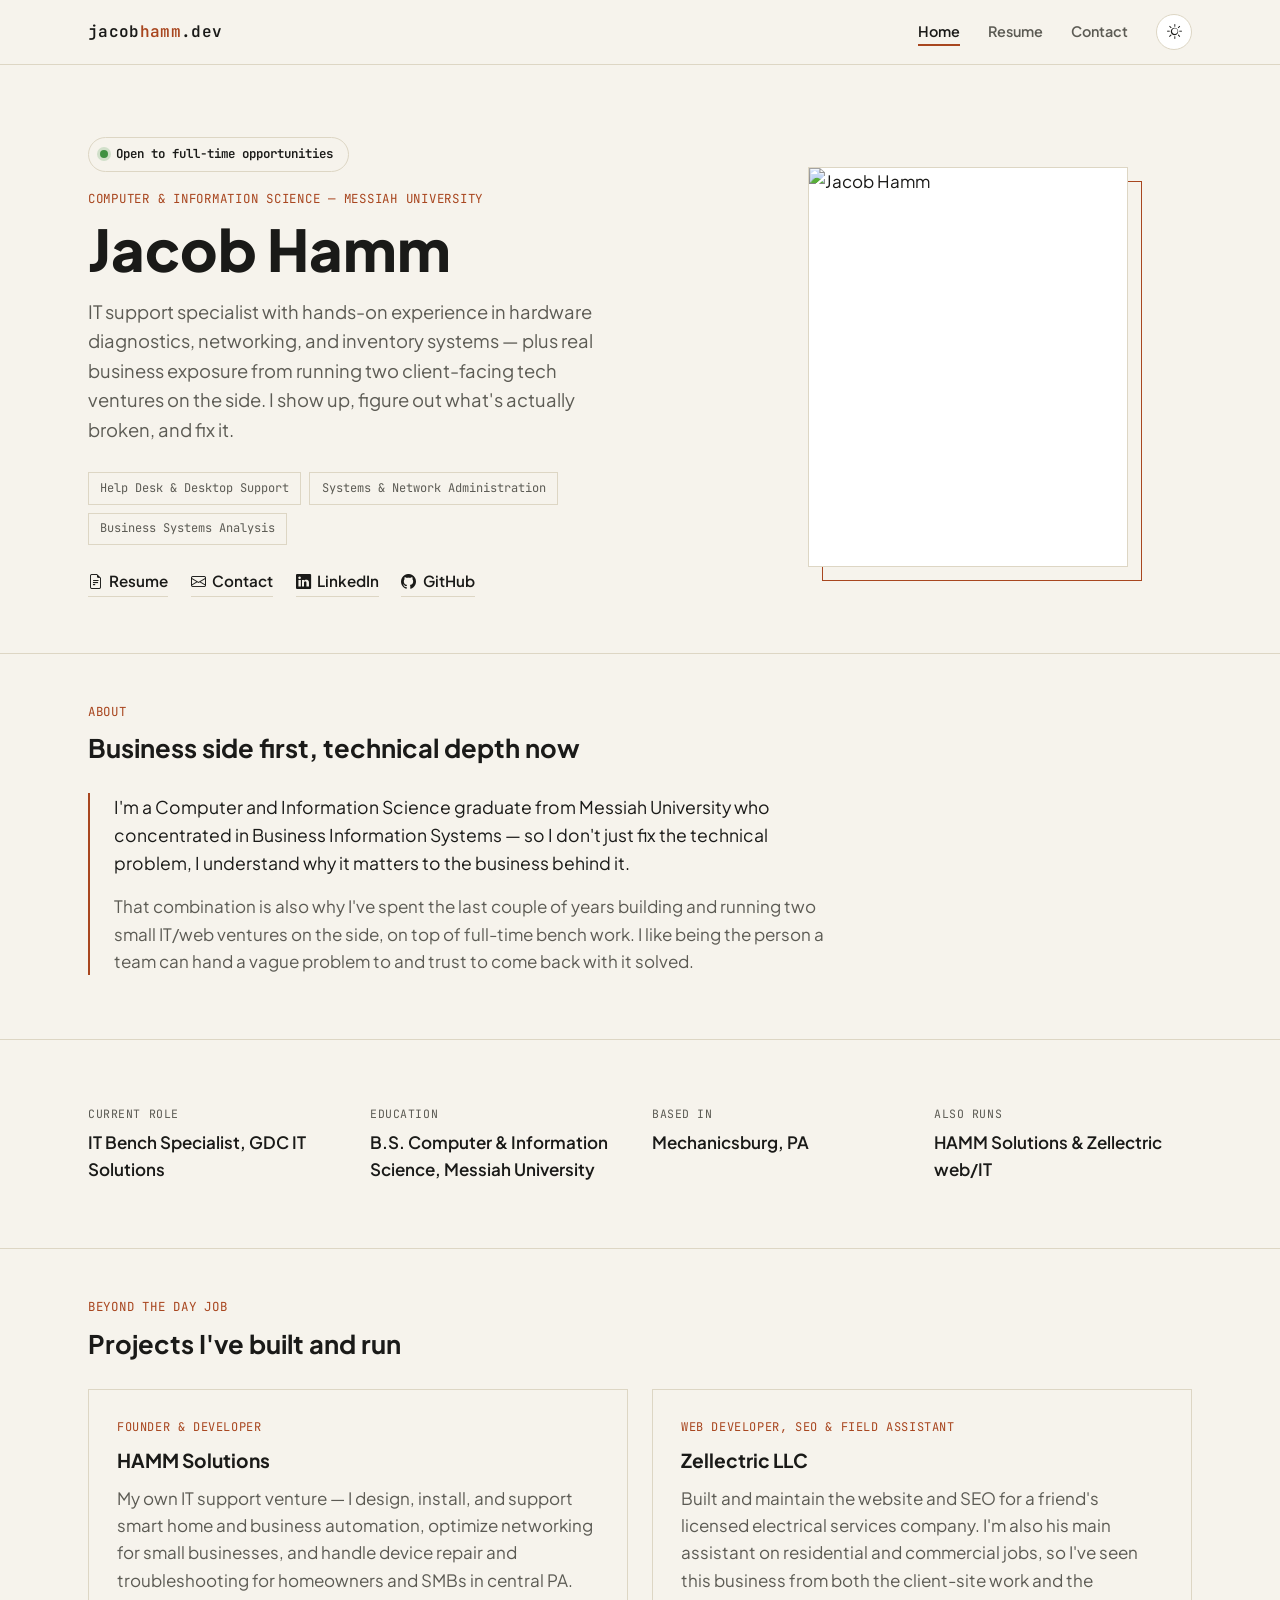
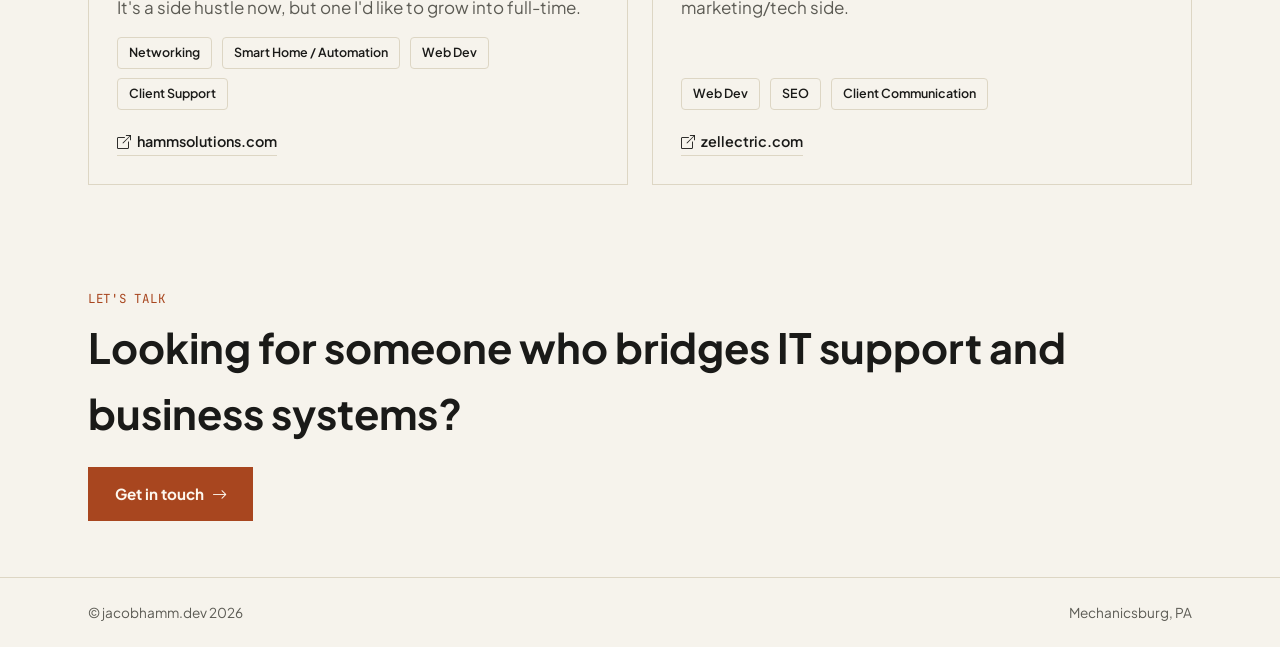
==== index.html @ a003f812 "redesign" ====
<!DOCTYPE html>
<html lang="en">
    <head>
        <script>
            (function () {
                var t = localStorage.getItem('theme');
                if (t === 'dark' || (!t && matchMedia('(prefers-color-scheme: dark)').matches)) {
                    document.documentElement.setAttribute('data-theme', 'dark');
                }
            })();
        </script>
        <meta charset="utf-8" />
        <meta name="viewport" content="width=device-width, initial-scale=1, shrink-to-fit=no" />
        <meta name="description" content="Jacob Hamm - IT support specialist and Computer &amp; Information Science graduate of Messiah University. Open to full-time roles in desktop support, systems administration, and business systems analysis." />
        <title>Jacob Hamm - Home</title>
        <link rel="icon" type="image/png" href="assets/PersonalFavicon.png" />
        <link rel="preconnect" href="https://fonts.googleapis.com" />
        <link rel="preconnect" href="https://fonts.gstatic.com" crossorigin />
        <link href="https://fonts.googleapis.com/css2?family=Plus+Jakarta+Sans:wght@400;500;600;700;800&family=JetBrains+Mono:wght@500;600&display=swap" rel="stylesheet" />
        <link href="https://cdn.jsdelivr.net/npm/bootstrap-icons@1.8.1/font/bootstrap-icons.css" rel="stylesheet" />
        <link href="css/site.css" rel="stylesheet" />
    </head>
    <body>
        <nav class="site-nav">
            <div class="wrap">
                <a class="brand" href="index.html">jacob<em>hamm</em>.dev</a>
                <ul class="nav-links">
                    <li><a href="index.html" aria-current="page">Home</a></li>
                    <li><a href="resume.html">Resume</a></li>
                    <li><a href="contact.html">Contact</a></li>
                    <li>
                        <button class="theme-toggle" id="themeToggle" type="button" aria-label="Toggle dark mode">
                            <i class="bi bi-sun"></i>
                            <i class="bi bi-moon-stars"></i>
                        </button>
                    </li>
                </ul>
            </div>
        </nav>

        <main>
            <header class="hero">
                <div class="wrap">
                    <div>
                        <div class="status-badge"><span class="dot"></span>Open to full-time opportunities</div>
                        <div class="eyebrow">Computer &amp; Information Science — Messiah University</div>
                        <h1>Jacob Hamm</h1>
                        <p class="lede">IT support specialist with hands-on experience in hardware diagnostics, networking, and inventory systems — plus real business exposure from running two client-facing tech ventures on the side. I show up, figure out what's actually broken, and fix it.</p>
                        <ul class="role-tags">
                            <li>Help Desk &amp; Desktop Support</li>
                            <li>Systems &amp; Network Administration</li>
                            <li>Business Systems Analysis</li>
                        </ul>
                        <div class="link-row" style="margin-top: 1.5rem;">
                            <a href="resume.html"><i class="bi bi-file-earmark-text"></i>Resume</a>
                            <a href="contact.html"><i class="bi bi-envelope"></i>Contact</a>
                            <a href="https://www.linkedin.com/in/jacob-hamm" target="_blank" rel="noopener noreferrer"><i class="bi bi-linkedin"></i>LinkedIn</a>
                            <a href="https://github.com/jhamm1124" target="_blank" rel="noopener noreferrer"><i class="bi bi-github"></i>GitHub</a>
                        </div>
                    </div>
                    <div class="hero-portrait">
                        <img src="assets/ProPicture.png" alt="Jacob Hamm" />
                    </div>
                </div>
            </header>

            <section class="section">
                <div class="wrap">
                    <div class="eyebrow">About</div>
                    <h2>Business side first, technical depth now</h2>
                    <div class="about-block">
                        <p>I'm a Computer and Information Science graduate from Messiah University who concentrated in Business Information Systems — so I don't just fix the technical problem, I understand why it matters to the business behind it.</p>
                        <p>That combination is also why I've spent the last couple of years building and running two small IT/web ventures on the side, on top of full-time bench work. I like being the person a team can hand a vague problem to and trust to come back with it solved.</p>
                    </div>
                </div>
            </section>

            <section class="section">
                <div class="wrap">
                    <dl class="facts">
                        <div>
                            <dt>Current role</dt>
                            <dd>IT Bench Specialist, GDC IT Solutions</dd>
                        </div>
                        <div>
                            <dt>Education</dt>
                            <dd>B.S. Computer &amp; Information Science, Messiah University</dd>
                        </div>
                        <div>
                            <dt>Based in</dt>
                            <dd>Mechanicsburg, PA</dd>
                        </div>
                        <div>
                            <dt>Also runs</dt>
                            <dd>HAMM Solutions &amp; Zellectric web/IT</dd>
                        </div>
                    </dl>
                </div>
            </section>

            <section class="section">
                <div class="wrap">
                    <div class="eyebrow">Beyond the day job</div>
                    <h2>Projects I've built and run</h2>
                    <div class="project-grid">
                        <article class="project-card">
                            <div class="project-role">Founder &amp; Developer</div>
                            <h3>HAMM Solutions</h3>
                            <p>My own IT support venture — I design, install, and support smart home and business automation, optimize networking for small businesses, and handle device repair and troubleshooting for homeowners and SMBs in central PA. It's a side hustle now, but one I'd like to grow into full-time.</p>
                            <ul class="tag-list">
                                <li>Networking</li>
                                <li>Smart Home / Automation</li>
                                <li>Web Dev</li>
                                <li>Client Support</li>
                            </ul>
                            <div class="link-row">
                                <a href="https://hammsolutions.com/" target="_blank" rel="noopener noreferrer"><i class="bi bi-box-arrow-up-right"></i>hammsolutions.com</a>
                            </div>
                        </article>
                        <article class="project-card">
                            <div class="project-role">Web Developer, SEO &amp; Field Assistant</div>
                            <h3>Zellectric LLC</h3>
                            <p>Built and maintain the website and SEO for a friend's licensed electrical services company. I'm also his main assistant on residential and commercial jobs, so I've seen this business from both the client-site work and the marketing/tech side.</p>
                            <ul class="tag-list">
                                <li>Web Dev</li>
                                <li>SEO</li>
                                <li>Client Communication</li>
                            </ul>
                            <div class="link-row">
                                <a href="https://zellectric.com/" target="_blank" rel="noopener noreferrer"><i class="bi bi-box-arrow-up-right"></i>zellectric.com</a>
                            </div>
                        </article>
                    </div>
                </div>
            </section>

            <section class="cta">
                <div class="wrap">
                    <div class="eyebrow">Let's talk</div>
                    <h2>Looking for someone who bridges IT support and business systems?</h2>
                    <a class="btn btn-solid" href="contact.html">Get in touch <i class="bi bi-arrow-right"></i></a>
                </div>
            </section>
        </main>

        <footer class="site-footer">
            <div class="wrap">
                <span>&copy; jacobhamm.dev <span id="currentYear"></span></span>
                <span>Mechanicsburg, PA</span>
            </div>
        </footer>

        <script>
            document.getElementById('currentYear').textContent = new Date().getFullYear();

            document.getElementById('themeToggle').addEventListener('click', function () {
                var isDark = document.documentElement.getAttribute('data-theme') === 'dark';
                if (isDark) {
                    document.documentElement.removeAttribute('data-theme');
                    localStorage.setItem('theme', 'light');
                } else {
                    document.documentElement.setAttribute('data-theme', 'dark');
                    localStorage.setItem('theme', 'dark');
                }
            });
        </script>
    </body>
</html>
---- css/site.css ----
/* Jacob Hamm — personal site
   Hand-rolled styles. No component framework. */

@charset "UTF-8";

:root {
  --bg: #f6f3ec;
  --bg-raised: #ffffff;
  --ink: #1a1a18;
  --ink-soft: #5c5b54;
  --line: #ddd6c4;
  --accent: #a8461f;
  --accent-ink: #fdf8ef;
  --focus: #1a1a18;

  --font-body: "Plus Jakarta Sans", system-ui, sans-serif;
  --font-mono: "JetBrains Mono", ui-monospace, SFMono-Regular, Menlo, monospace;

  --measure: 46rem;
  --wide: 74rem;
}

html[data-theme="dark"] {
  --bg: #15161a;
  --bg-raised: #1d1f25;
  --ink: #eeece4;
  --ink-soft: #9b9c9a;
  --line: #33353c;
  --accent: #e3874f;
  --accent-ink: #15161a;
  --focus: #eeece4;
}

* {
  box-sizing: border-box;
}

html {
  color-scheme: light;
}
html[data-theme="dark"] {
  color-scheme: dark;
}

body {
  margin: 0;
  background: var(--bg);
  color: var(--ink);
  font-family: var(--font-body);
  font-size: 17px;
  line-height: 1.6;
  -webkit-font-smoothing: antialiased;
  min-height: 100vh;
  display: flex;
  flex-direction: column;
  transition: background 0.2s ease, color 0.2s ease;
}

a {
  color: inherit;
}

img {
  max-width: 100%;
  display: block;
}

.wrap {
  width: 100%;
  max-width: var(--wide);
  margin-inline: auto;
  padding-inline: 1.5rem;
}

@media (min-width: 40rem) {
  .wrap {
    padding-inline: 2.5rem;
  }
}

/* ---------- eyebrow / mono labels ---------- */
.eyebrow {
  font-family: var(--font-mono);
  font-size: 0.78rem;
  letter-spacing: 0.06em;
  text-transform: uppercase;
  color: var(--accent);
}

/* ---------- nav ---------- */
.site-nav {
  position: sticky;
  top: 0;
  z-index: 20;
  background: var(--bg);
  border-bottom: 1px solid var(--line);
}

.site-nav .wrap {
  display: flex;
  align-items: center;
  justify-content: space-between;
  height: 4rem;
}

.brand {
  font-family: var(--font-mono);
  font-weight: 600;
  font-size: 1rem;
  text-decoration: none;
  letter-spacing: 0.02em;
}

.brand em {
  font-style: normal;
  color: var(--accent);
}

.nav-links {
  list-style: none;
  display: flex;
  align-items: center;
  gap: 1.75rem;
  margin: 0;
  padding: 0;
  font-size: 0.9rem;
  font-weight: 600;
}

.nav-links a {
  text-decoration: none;
  color: var(--ink-soft);
  padding-bottom: 0.2rem;
  border-bottom: 2px solid transparent;
}

.nav-links a:hover,
.nav-links a[aria-current="page"] {
  color: var(--ink);
  border-bottom-color: var(--accent);
}

.theme-toggle {
  width: 2.25rem;
  height: 2.25rem;
  border-radius: 50%;
  border: 1px solid var(--line);
  background: var(--bg-raised);
  color: var(--ink);
  display: flex;
  align-items: center;
  justify-content: center;
  cursor: pointer;
  font-size: 0.95rem;
  padding: 0;
}

.theme-toggle:hover {
  border-color: var(--accent);
  color: var(--accent);
}

.theme-toggle .bi-moon-stars { display: none; }
html[data-theme="dark"] .theme-toggle .bi-sun { display: none; }
html[data-theme="dark"] .theme-toggle .bi-moon-stars { display: inline; }

/* ---------- availability badge ---------- */
.status-badge {
  display: inline-flex;
  align-items: center;
  gap: 0.5rem;
  border: 1px solid var(--line);
  border-radius: 999px;
  padding: 0.4rem 0.9rem 0.4rem 0.7rem;
  font-family: var(--font-mono);
  font-size: 0.78rem;
  font-weight: 600;
  margin-bottom: 1.1rem;
}

.status-badge .dot {
  width: 0.5rem;
  height: 0.5rem;
  border-radius: 50%;
  background: #3f9142;
  box-shadow: 0 0 0 3px rgba(63, 145, 66, 0.2);
}

html[data-theme="dark"] .status-badge .dot {
  background: #5fd464;
  box-shadow: 0 0 0 3px rgba(95, 212, 100, 0.2);
}

.role-tags {
  display: flex;
  flex-wrap: wrap;
  gap: 0.5rem;
  list-style: none;
  margin: 1.5rem 0 0;
  padding: 0;
}

.role-tags li {
  font-family: var(--font-mono);
  font-size: 0.75rem;
  border: 1px solid var(--line);
  padding: 0.35rem 0.7rem;
  color: var(--ink-soft);
}

/* ---------- hero ---------- */
.hero {
  padding-block: 4.5rem 3.5rem;
}

.hero .wrap {
  display: grid;
  grid-template-columns: 1fr;
  gap: 3rem;
  align-items: center;
}

@media (min-width: 56rem) {
  .hero .wrap {
    grid-template-columns: 1.15fr 0.85fr;
  }
}

.hero h1 {
  font-size: clamp(2.4rem, 5vw, 3.6rem);
  line-height: 1.05;
  font-weight: 800;
  margin: 0.6rem 0 1.1rem;
}

.hero .lede {
  color: var(--ink-soft);
  font-size: 1.15rem;
  max-width: 34rem;
  margin: 0 0 1.75rem;
}

.link-row {
  display: flex;
  flex-wrap: wrap;
  gap: 0.4rem 1.4rem;
  font-weight: 600;
  font-size: 0.95rem;
}

.link-row a {
  text-decoration: none;
  display: inline-flex;
  align-items: center;
  gap: 0.4rem;
  padding-bottom: 0.15rem;
  border-bottom: 1px solid var(--line);
}

.link-row a:hover {
  color: var(--accent);
  border-bottom-color: var(--accent);
}

.hero-portrait {
  position: relative;
  justify-self: center;
  width: 100%;
  max-width: 20rem;
}

.hero-portrait::before {
  content: "";
  position: absolute;
  inset: 0.9rem -0.9rem -0.9rem 0.9rem;
  border: 1px solid var(--accent);
  z-index: 0;
}

.hero-portrait img {
  position: relative;
  z-index: 1;
  width: 100%;
  aspect-ratio: 4 / 5;
  object-fit: cover;
  border: 1px solid var(--line);
  background: var(--bg-raised);
}

/* ---------- section shell ---------- */
.section {
  padding-block: 3rem;
  border-top: 1px solid var(--line);
}

.section h2 {
  font-size: 1.6rem;
  margin: 0.4rem 0 1.5rem;
}

/* ---------- about ---------- */
.about-block {
  max-width: var(--measure);
  border-left: 2px solid var(--accent);
  padding-left: 1.5rem;
}

.about-block p {
  color: var(--ink-soft);
  margin: 0 0 1rem;
}

.about-block p:first-of-type {
  color: var(--ink);
  font-size: 1.1rem;
}

/* ---------- facts strip ---------- */
.facts {
  display: grid;
  grid-template-columns: repeat(2, 1fr);
  gap: 1.75rem 1.5rem;
}

@media (min-width: 40rem) {
  .facts {
    grid-template-columns: repeat(4, 1fr);
  }
}

.facts dt {
  font-family: var(--font-mono);
  font-size: 0.72rem;
  text-transform: uppercase;
  letter-spacing: 0.05em;
  color: var(--ink-soft);
  margin-bottom: 0.35rem;
}

.facts dd {
  margin: 0;
  font-weight: 600;
}

/* ---------- footer CTA ---------- */
.cta {
  text-align: left;
  padding-block: 3.5rem;
}

.cta h2 {
  font-size: clamp(1.8rem, 4vw, 2.6rem);
  margin: 0.3rem 0 1.25rem;
}

.btn {
  display: inline-flex;
  align-items: center;
  gap: 0.5rem;
  border: 1px solid var(--ink);
  color: var(--ink);
  text-decoration: none;
  font-weight: 700;
  padding: 0.85rem 1.6rem;
  font-size: 0.95rem;
}

.btn:hover {
  background: var(--ink);
  color: var(--bg);
}

.btn-solid {
  background: var(--accent);
  border-color: var(--accent);
  color: var(--accent-ink);
}

.btn-solid:hover {
  background: transparent;
  color: var(--accent);
}

/* ---------- site footer ---------- */
.site-footer {
  margin-top: auto;
  border-top: 1px solid var(--line);
  padding-block: 1.5rem;
  font-size: 0.85rem;
  color: var(--ink-soft);
}

.site-footer .wrap {
  display: flex;
  justify-content: space-between;
  flex-wrap: wrap;
  gap: 0.5rem;
}

/* ---------- page header (resume / contact) ---------- */
.page-head {
  padding-block: 3.5rem 2rem;
  display: flex;
  flex-wrap: wrap;
  align-items: flex-end;
  justify-content: space-between;
  gap: 1.5rem;
}

.page-head h1 {
  font-size: clamp(2rem, 4vw, 2.8rem);
  margin: 0.4rem 0 0;
}

/* ---------- timeline ---------- */
.timeline {
  position: relative;
  max-width: var(--wide);
}

.timeline-item {
  position: relative;
  display: grid;
  grid-template-columns: 1fr;
  gap: 0.75rem;
  padding-block: 1.75rem;
  border-top: 1px solid var(--line);
}

.timeline-item:first-child {
  border-top: none;
}

@media (min-width: 46rem) {
  .timeline-item {
    grid-template-columns: 12rem 1fr;
    gap: 2rem;
  }
}

.timeline-when {
  font-family: var(--font-mono);
  font-size: 0.85rem;
  color: var(--accent);
  white-space: nowrap;
}

.timeline-role {
  font-size: 1.15rem;
  font-weight: 700;
  margin: 0 0 0.2rem;
}

.timeline-org {
  color: var(--ink-soft);
  font-size: 0.95rem;
  margin: 0 0 0.9rem;
}

.timeline-body p {
  color: var(--ink-soft);
  margin: 0 0 0.85rem;
  max-width: var(--measure);
}

.timeline-body p:last-child {
  margin-bottom: 0;
}

/* ---------- skills ---------- */
.tag-list {
  display: flex;
  flex-wrap: wrap;
  gap: 0.6rem;
  list-style: none;
  margin: 0;
  padding: 0;
}

.tag-list li {
  border: 1px solid var(--line);
  padding: 0.5rem 1rem;
  font-size: 0.9rem;
  font-weight: 600;
  border-radius: 999px;
}

/* ---------- projects ---------- */
.project-grid {
  display: grid;
  grid-template-columns: 1fr;
  gap: 1.5rem;
}

@media (min-width: 46rem) {
  .project-grid {
    grid-template-columns: repeat(2, 1fr);
  }
}

.project-card {
  border: 1px solid var(--line);
  padding: 1.75rem;
  display: flex;
  flex-direction: column;
}

.project-card .project-role {
  font-family: var(--font-mono);
  font-size: 0.75rem;
  text-transform: uppercase;
  letter-spacing: 0.05em;
  color: var(--accent);
  margin-bottom: 0.5rem;
}

.project-card h3 {
  margin: 0 0 0.6rem;
  font-size: 1.2rem;
}

.project-card p {
  color: var(--ink-soft);
  margin: 0 0 1rem;
  flex-grow: 1;
}

.project-card .tag-list {
  margin-bottom: 1.25rem;
}

.project-card .tag-list li {
  border-radius: 4px;
  padding: 0.3rem 0.7rem;
  font-size: 0.78rem;
}

.project-card .link-row {
  font-size: 0.9rem;
}

/* ---------- gallery strip ---------- */
.gallery {
  display: grid;
  grid-template-columns: repeat(2, 1fr);
  gap: 1rem;
}

@media (min-width: 40rem) {
  .gallery {
    grid-template-columns: repeat(4, 1fr);
  }
}

.gallery figure {
  margin: 0;
}

.gallery img {
  width: 100%;
  aspect-ratio: 4 / 5;
  object-fit: cover;
  border: 1px solid var(--line);
}

.gallery figcaption {
  font-family: var(--font-mono);
  font-size: 0.72rem;
  color: var(--ink-soft);
  margin-top: 0.5rem;
  text-transform: uppercase;
  letter-spacing: 0.04em;
}

/* ---------- contact page ---------- */
.contact-grid {
  display: grid;
  grid-template-columns: 1fr;
  gap: 3rem;
}

@media (min-width: 52rem) {
  .contact-grid {
    grid-template-columns: 0.9fr 1.1fr;
  }
}

.contact-channels {
  list-style: none;
  margin: 1.75rem 0 0;
  padding: 0;
  display: flex;
  flex-direction: column;
  gap: 1.1rem;
}

.contact-channels a {
  display: inline-flex;
  align-items: center;
  gap: 0.75rem;
  text-decoration: none;
  font-weight: 700;
  font-size: 1.05rem;
  border-bottom: 1px solid transparent;
  padding-bottom: 0.15rem;
  width: fit-content;
}

.contact-channels a:hover {
  color: var(--accent);
  border-bottom-color: var(--accent);
}

.contact-channels i {
  color: var(--accent);
  font-size: 1.1rem;
}

.field {
  margin-bottom: 1.5rem;
}

.field label {
  display: block;
  font-family: var(--font-mono);
  font-size: 0.75rem;
  text-transform: uppercase;
  letter-spacing: 0.05em;
  color: var(--ink-soft);
  margin-bottom: 0.4rem;
}

.field input,
.field textarea {
  width: 100%;
  border: none;
  border-bottom: 1px solid var(--line);
  background: transparent;
  color: var(--ink);
  font-family: var(--font-body);
  font-size: 1rem;
  padding: 0.5rem 0.1rem;
  resize: vertical;
}

.field textarea {
  min-height: 8rem;
}

.field input:focus,
.field textarea:focus {
  outline: none;
  border-bottom-color: var(--accent);
}

.field input::placeholder,
.field textarea::placeholder {
  color: var(--ink-soft);
  opacity: 0.6;
}

.hp-field {
  position: absolute;
  left: -9999px;
}

/* ---------- success modal ---------- */
.modal-overlay {
  position: fixed;
  inset: 0;
  background: rgba(0, 0, 0, 0.45);
  display: flex;
  align-items: center;
  justify-content: center;
  z-index: 999;
  padding: 1.5rem;
}

.modal-panel {
  background: var(--bg-raised);
  border: 1px solid var(--line);
  color: var(--ink);
  max-width: 24rem;
  width: 100%;
  padding: 2.25rem;
  text-align: center;
}

.modal-panel .bi-check-circle-fill {
  font-size: 2.4rem;
  color: var(--accent);
  margin-bottom: 0.75rem;
  display: inline-block;
}

.modal-panel h2 {
  margin: 0 0 0.5rem;
  font-size: 1.3rem;
}

.modal-panel p {
  color: var(--ink-soft);
  margin: 0 0 0.5rem;
}

.modal-panel .countdown {
  font-family: var(--font-mono);
  font-size: 0.8rem;
  margin-bottom: 1.25rem;
}

/* ---------- utility ---------- */
.sr-only {
  position: absolute;
  width: 1px;
  height: 1px;
  overflow: hidden;
  clip: rect(0 0 0 0);
  white-space: nowrap;
}
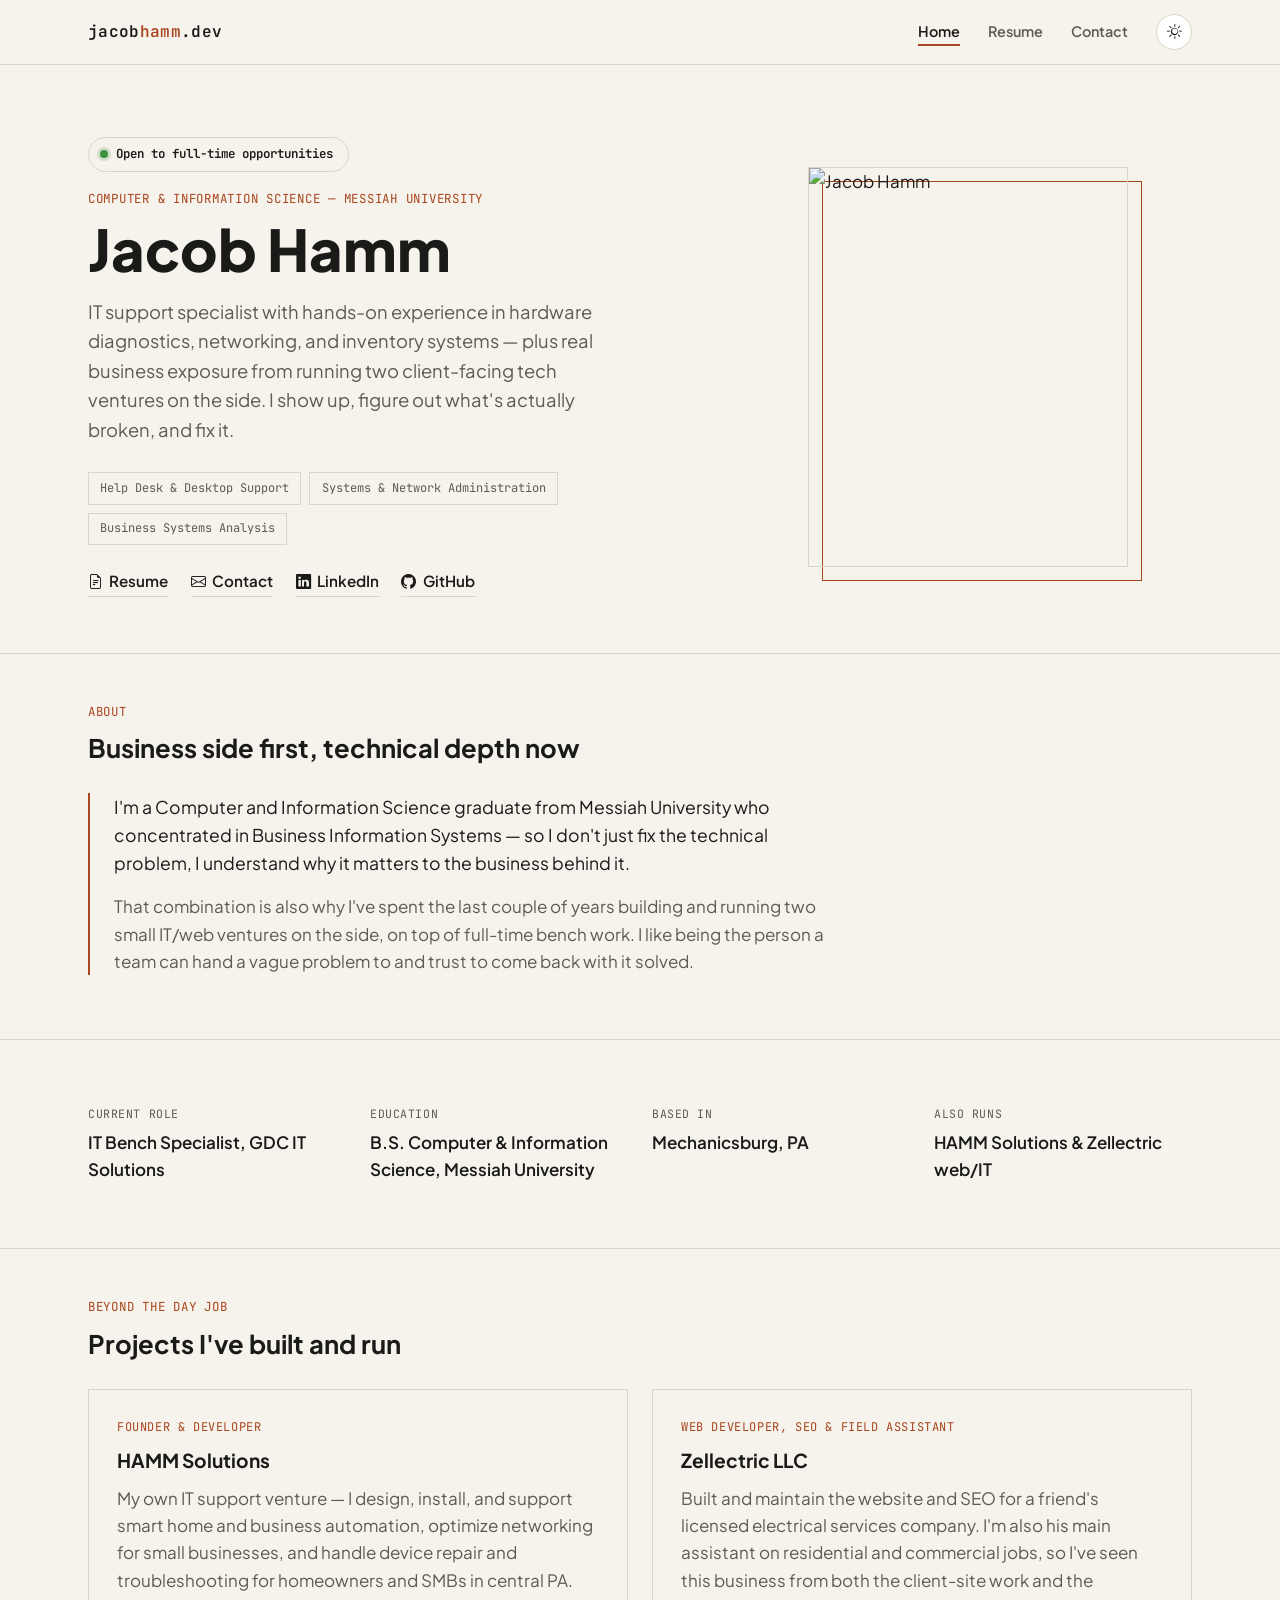
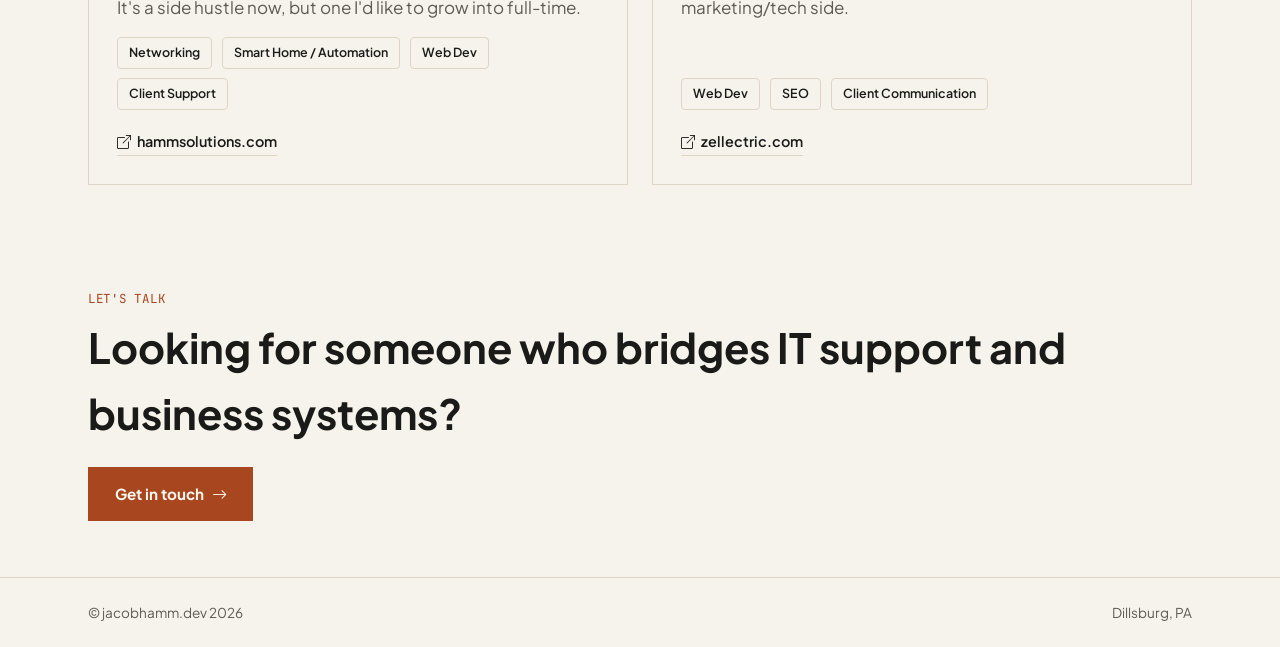
==== commit fce4e2a8: "dillsburg" ====
--- a/index.html
+++ b/index.html
@@ -146,7 +146,7 @@
         <footer class="site-footer">
             <div class="wrap">
                 <span>&copy; jacobhamm.dev <span id="currentYear"></span></span>
-                <span>Mechanicsburg, PA</span>
+                <span>Dillsburg, PA</span>
             </div>
         </footer>
 
--- a/css/site.css
+++ b/css/site.css
@@ -283,8 +283,8 @@
   width: 100%;
   aspect-ratio: 4 / 5;
   object-fit: cover;
+  object-position: top;
   border: 1px solid var(--line);
-  background: var(--bg-raised);
 }
 
 /* ---------- section shell ---------- */
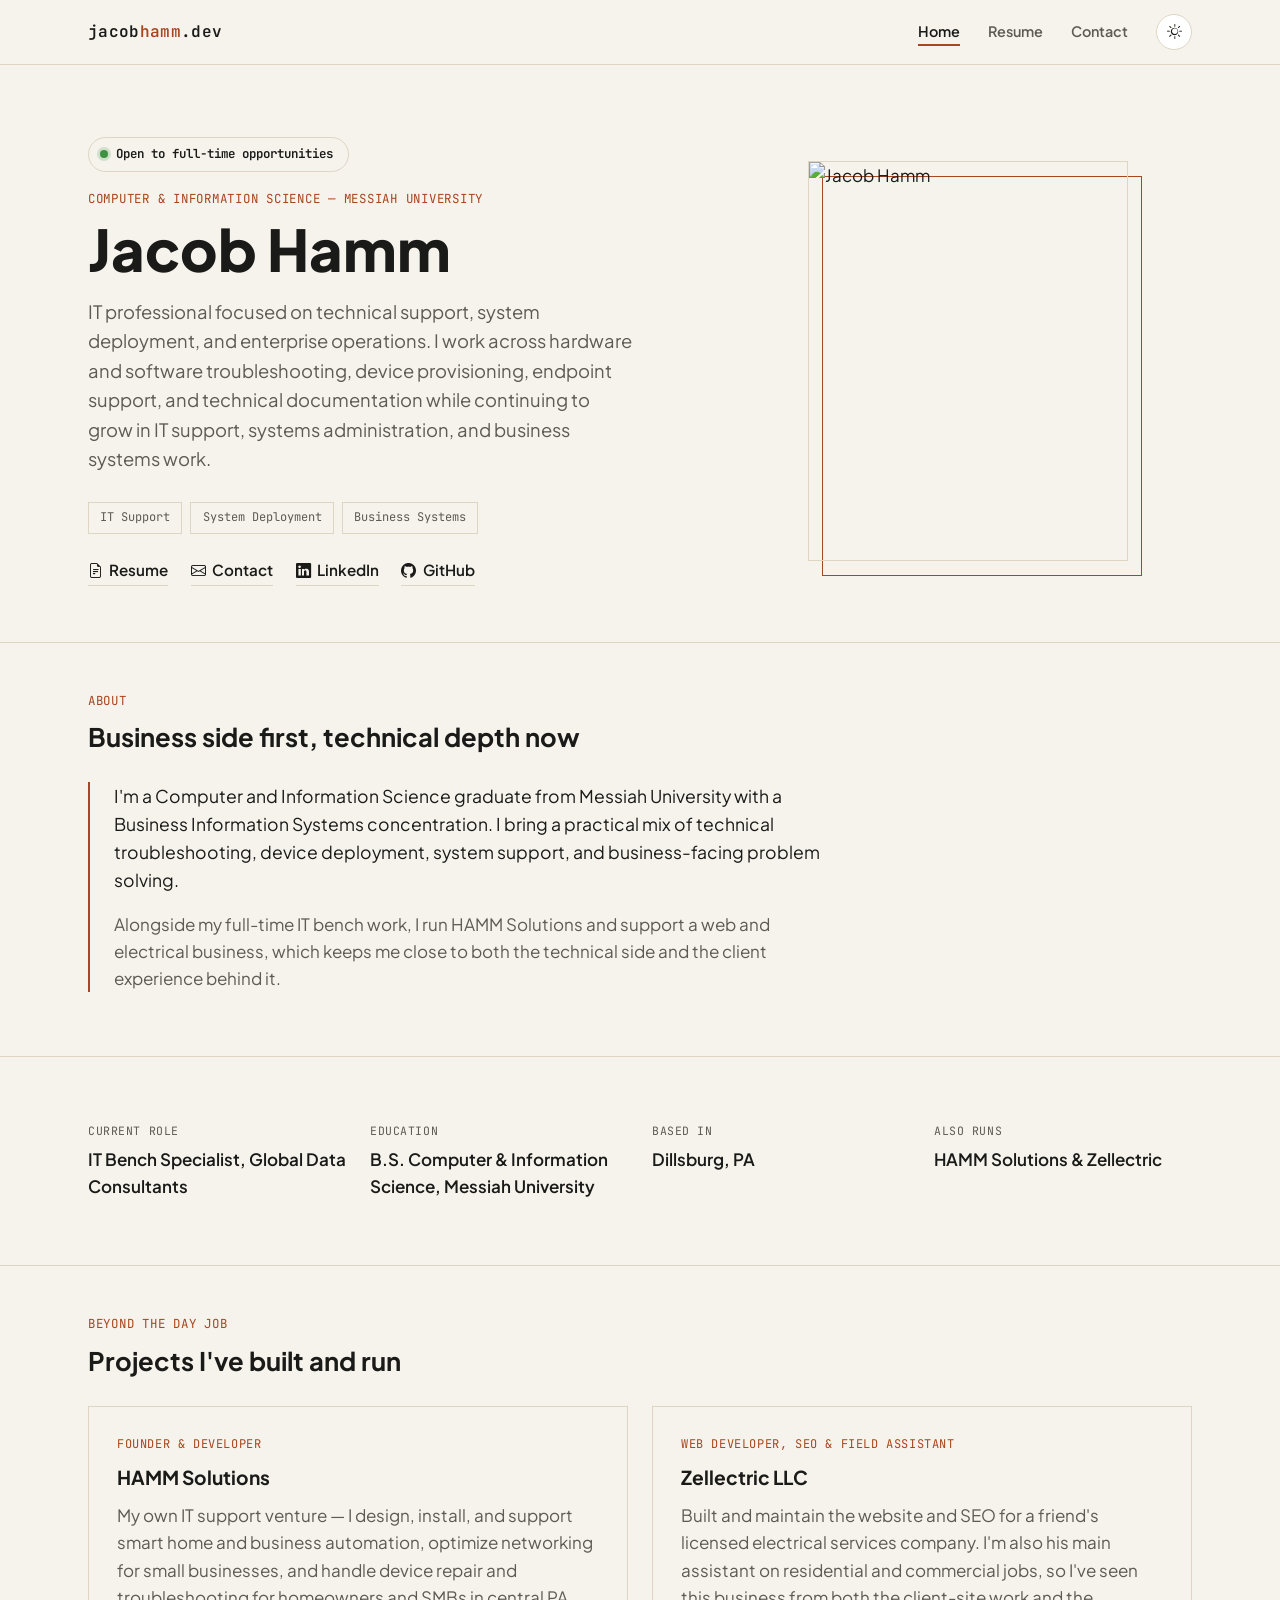
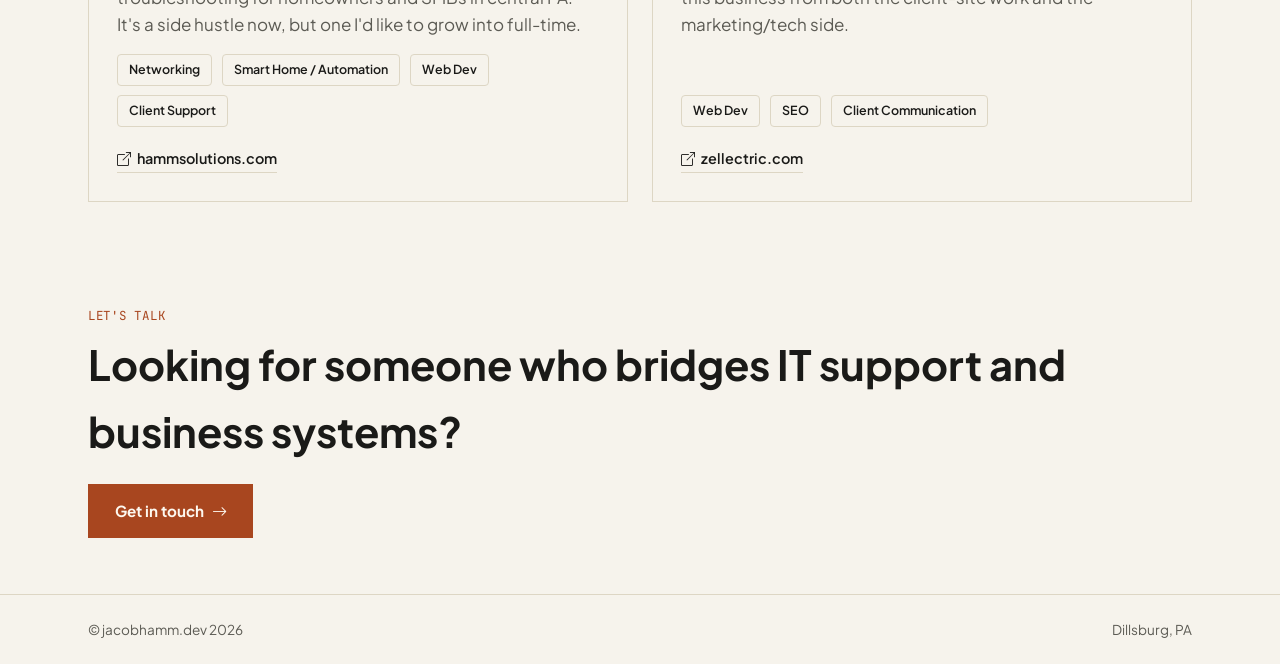
==== commit f056025a: "Resume update" ====
--- a/index.html
+++ b/index.html
@@ -11,7 +11,7 @@
         </script>
         <meta charset="utf-8" />
         <meta name="viewport" content="width=device-width, initial-scale=1, shrink-to-fit=no" />
-        <meta name="description" content="Jacob Hamm - IT support specialist and Computer &amp; Information Science graduate of Messiah University. Open to full-time roles in desktop support, systems administration, and business systems analysis." />
+        <meta name="description" content="Jacob Hamm - IT professional and Computer &amp; Information Science graduate with experience in technical support, device deployment, endpoint support, and business systems work." />
         <title>Jacob Hamm - Home</title>
         <link rel="icon" type="image/png" href="assets/PersonalFavicon.png" />
         <link rel="preconnect" href="https://fonts.googleapis.com" />
@@ -45,11 +45,11 @@
                         <div class="status-badge"><span class="dot"></span>Open to full-time opportunities</div>
                         <div class="eyebrow">Computer &amp; Information Science — Messiah University</div>
                         <h1>Jacob Hamm</h1>
-                        <p class="lede">IT support specialist with hands-on experience in hardware diagnostics, networking, and inventory systems — plus real business exposure from running two client-facing tech ventures on the side. I show up, figure out what's actually broken, and fix it.</p>
+                        <p class="lede">IT professional focused on technical support, system deployment, and enterprise operations. I work across hardware and software troubleshooting, device provisioning, endpoint support, and technical documentation while continuing to grow in IT support, systems administration, and business systems work.</p>
                         <ul class="role-tags">
-                            <li>Help Desk &amp; Desktop Support</li>
-                            <li>Systems &amp; Network Administration</li>
-                            <li>Business Systems Analysis</li>
+                            <li>IT Support</li>
+                            <li>System Deployment</li>
+                            <li>Business Systems</li>
                         </ul>
                         <div class="link-row" style="margin-top: 1.5rem;">
                             <a href="resume.html"><i class="bi bi-file-earmark-text"></i>Resume</a>
@@ -69,8 +69,8 @@
                     <div class="eyebrow">About</div>
                     <h2>Business side first, technical depth now</h2>
                     <div class="about-block">
-                        <p>I'm a Computer and Information Science graduate from Messiah University who concentrated in Business Information Systems — so I don't just fix the technical problem, I understand why it matters to the business behind it.</p>
-                        <p>That combination is also why I've spent the last couple of years building and running two small IT/web ventures on the side, on top of full-time bench work. I like being the person a team can hand a vague problem to and trust to come back with it solved.</p>
+                        <p>I'm a Computer and Information Science graduate from Messiah University with a Business Information Systems concentration. I bring a practical mix of technical troubleshooting, device deployment, system support, and business-facing problem solving.</p>
+                        <p>Alongside my full-time IT bench work, I run HAMM Solutions and support a web and electrical business, which keeps me close to both the technical side and the client experience behind it.</p>
                     </div>
                 </div>
             </section>
@@ -80,7 +80,7 @@
                     <dl class="facts">
                         <div>
                             <dt>Current role</dt>
-                            <dd>IT Bench Specialist, GDC IT Solutions</dd>
+                            <dd>IT Bench Specialist, Global Data Consultants</dd>
                         </div>
                         <div>
                             <dt>Education</dt>
@@ -88,11 +88,11 @@
                         </div>
                         <div>
                             <dt>Based in</dt>
-                            <dd>Mechanicsburg, PA</dd>
+                            <dd>Dillsburg, PA</dd>
                         </div>
                         <div>
                             <dt>Also runs</dt>
-                            <dd>HAMM Solutions &amp; Zellectric web/IT</dd>
+                            <dd>HAMM Solutions &amp; Zellectric</dd>
                         </div>
                     </dl>
                 </div>
--- a/css/site.css
+++ b/css/site.css
@@ -98,9 +98,12 @@
 
 .site-nav .wrap {
   display: flex;
+  flex-wrap: wrap;
   align-items: center;
   justify-content: space-between;
-  height: 4rem;
+  gap: 0.5rem 1rem;
+  min-height: 4rem;
+  padding-block: 0.75rem;
 }
 
 .brand {
@@ -163,6 +166,23 @@
 .theme-toggle .bi-moon-stars { display: none; }
 html[data-theme="dark"] .theme-toggle .bi-sun { display: none; }
 html[data-theme="dark"] .theme-toggle .bi-moon-stars { display: inline; }
+
+@media (max-width: 30rem) {
+  .brand {
+    font-size: 0.85rem;
+  }
+
+  .nav-links {
+    gap: 1rem;
+    font-size: 0.8rem;
+  }
+
+  .theme-toggle {
+    width: 1.9rem;
+    height: 1.9rem;
+    font-size: 0.85rem;
+  }
+}
 
 /* ---------- availability badge ---------- */
 .status-badge {
